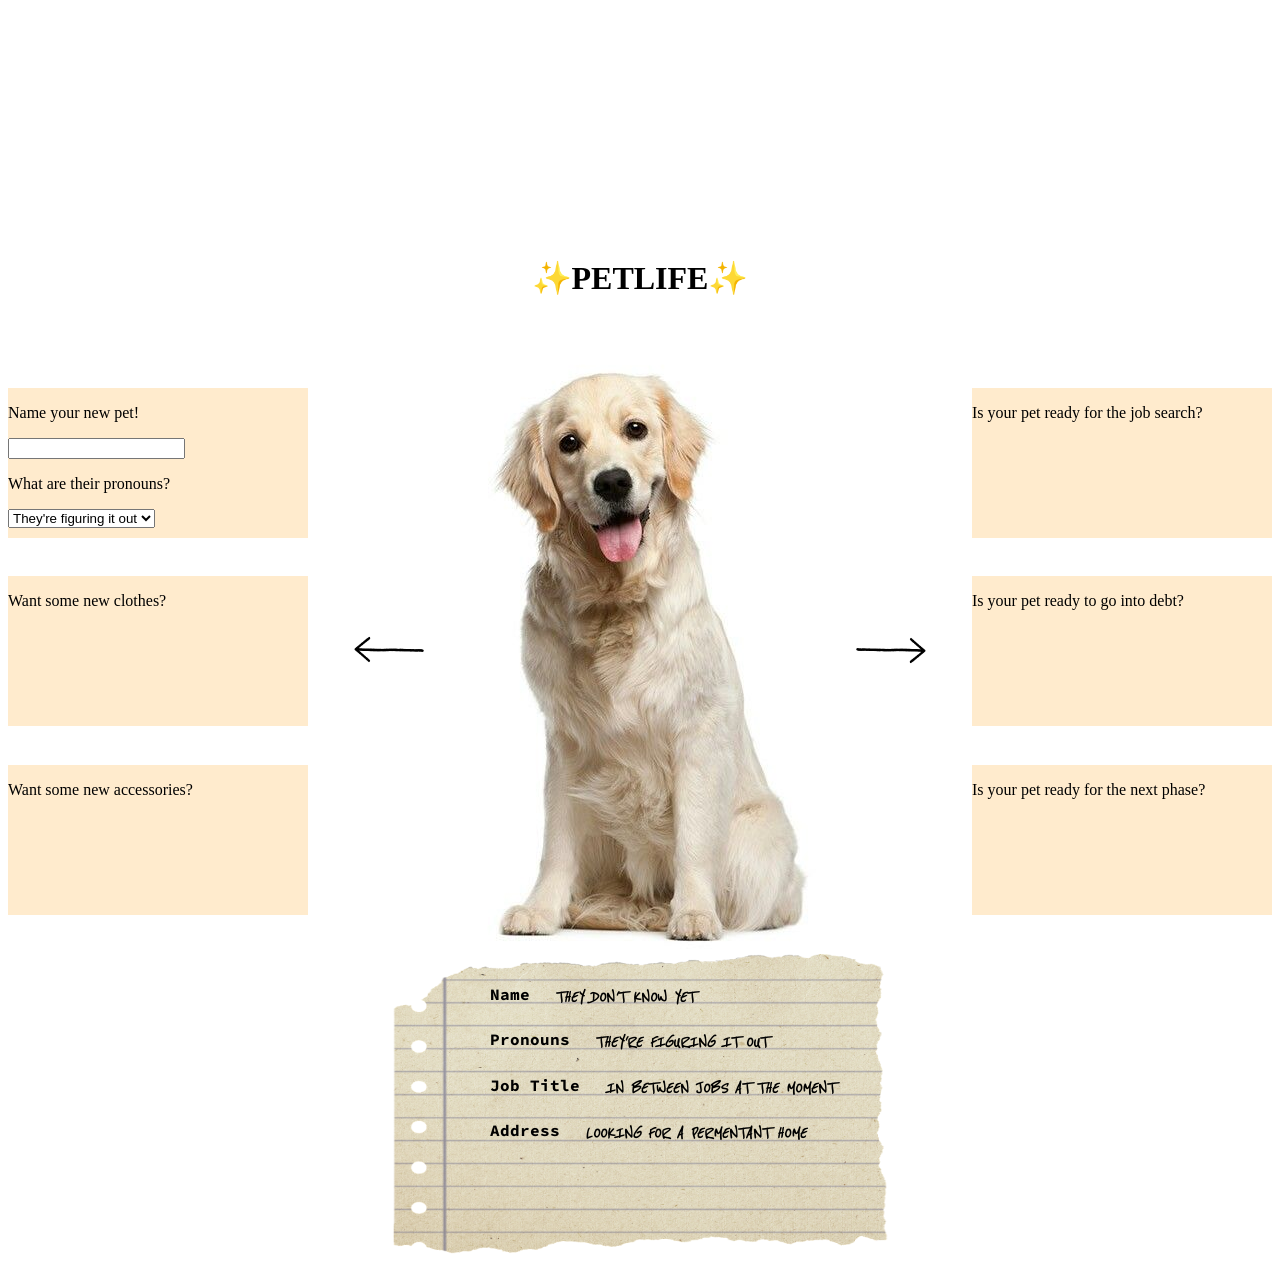
==== index.html @ e721ecd6 "initial commit" ====
<!DOCTYPE html>
<html>
  <head>
    <meta charset="UTF-8">
    <meta name="viewport" content="width=device-width, initial-scale=1.0">
    <title>✨petlife✨</title>
    <link href="style.css" rel="stylesheet" type="text/css" media="all">

  </head>
  <body>
    <div class="container">
        <div class="header"></div>
        <div class="title">
            <h1>✨PETLIFE✨</h1>
        </div>
        <div class="main_menu">
            <div class="left_side">
                <div class="example">
                    <div>
                        <p>Name your new pet!</p>
                    </div>
                    <div>
                        <form name="getPetName" target="#here" method="post" id="pet_name_form">
                            <input name="pet_name" type="text" id="petname"/><br />
                            <input type="submit" hidden />
                        </form>
                    </div>
                    <div>
                        <p>What are their pronouns?</p>
                    </div>
                    <div>
                        <select name="pronouns" id="pronouns" form="pet_pronoun_form" onchange="proSubmit(this);">
                            <option>They're figuring it out</option>
                            <option>She/Her/Hers</option>
                            <option>They/Them/Theirs</option>
                            <option>He/Him/His</option>
                            <option>Ze/Hir/Hirs</option>
                        </select>
                        <input type="submit" hidden />
                    </div>
                    
                </div>
                <div class="example">
                    <p>Want some new clothes?</p>
                </div>
                <div class="example">
                    <p>Want some new accessories?</p>
                </div>
            </div>
            <div class="pet_area">
                <div class="pet_image_container">
                    <div class="arrow_left">
                        <button id="left" class="btn invisable_button" onclick="switchPet(this)">
                            <img class="arrow rotate180" src="images\arrow.gif" alt="arrow to the left">
                        </button>
                    </div>
                    <img id="pet_image" src="images\labrador.jpeg" alt="labrador Retriever">
                    <div class="arrow_right">
                        <button id="right" class="btn invisable_button" onclick="switchPet(this)">
                            <img class="arrow" src="images\arrow.gif" alt="arrow to the right" >
                        </button>
                    </div>
                </div>
            </div>
            <div class="right_side">
                <div class="example"><p>Is your pet ready for the job search?</p></div>
                <div class="example"><p>Is your pet ready to go into debt?</p></div>
                <div class="example"><p>Is your pet ready for the next phase?</p></div>
            </div>
        </div>
        <div class="paper_container">
            <img src="images/paper.png" alt="piece of paper" width="500px" height="300px">

            <div class="pet_info_container">
                <div class="pet_info">
                    <p class="info_title">Name</p>
                    <p class="info_text" id="_petName">They don't know yet</p>
                </div>
                <div class="pet_info">
                    <p class="info_title">Pronouns</p>
                    <p class="info_text" id="_petPronoun">They're figuring it out</p>
                </div>
                <div class="pet_info">
                    <p class="info_title">Job Title</p>
                    <p class="info_text">In between jobs at the moment</p>
                </div>
                <div class="pet_info">
                    <p class="info_title">Address</p>
                    <p class="info_text">Looking for a permentant home</p>
                </div>

            </div>

        </div>
        
        

    </div>
    <script src="script.js"></script>
  </body>
</html>
---- style.css ----
/* CSS is how you can add style to your website, such as colors, fonts, and positioning of your
   HTML content. To learn how to do something, just try searching Google for questions like
   "how to change link color." */
    /* Using a system monospace font */

    /* Typewriting font */
    @import url('https://fonts.googleapis.com/css2?family=Source+Code+Pro:wght@400&display=swap');
    @import url('https://fonts.googleapis.com/css2?family=Reenie+Beanie&display=swap');

body {
  background-color: white;
  color: black;
  font-family: Verdana;
}

.container {
    /*background-color: #ff0000;*/
    width: 100%;
    height: auto;
    display: flex;
    flex-direction: column;
}

.header {
    width: 100%;
    padding: 100px;
    align-self: center;
}

.title {
    border-radius: 12px;
    padding: 30px;
    display: flex;
    justify-content: center;
}

.main_menu {
    display: flex;
    justify-content: center;
    display: flex;
}

.left_side {
    display: flex;
    flex-flow: column nowrap;
    padding-right: 20px;
    justify-content: space-evenly;

}

.right_side {
    display: flex;
    flex-flow: column nowrap;
    padding-left: 20px;
    justify-content: space-evenly;
}



.pet_image_container {
    display: flex;
    flex-direction: row;
    justify-content: space-between;
    align-items: center;
    flex-wrap: nowrap;
    flex-grow: 4;
}
#pet_image {
  width: 400px;       
  height: 605px;      
  object-fit: contain;  
}

.rotate180 {
    transform: rotate(180deg);
}



img {
    border-radius: 8px;
}

.arrow {
    width: 100px;
    height: 100px;
}
.arrow_right {
    align-self: stretch;
}
.arrow_left {
    align-self: stretch;
}

.invisable_button {
    background-color: transparent; 
    border: none; 
    outline: none;
    width: 100%;
    height: 100%;
}

.pet_info_container {
    padding-top: 28px;
    display: flex;
    flex-flow: column nowrap;
    position: absolute;
    width: 500px;
    height: 100%;
    top: 50%;
    left: 50%;
    transform: translate(-50%, -50%);
    align-items:center;
    justify-content: flex-start;
    padding-left: 200px;

}
.pet_info {
    display: flex;
    flex-flow: row wrap;
    width: 100%;
    height: 10%;
    justify-content:flex-start;
    padding-bottom:15px;

}
.paper_container {
    position: relative;
    text-align: center;
    color: white;
}

.info_title {
    font-family: 'Source Code Pro', monospace;
    color: black;
    font-weight:bold;
    padding-right:5%;
}
.info_text {
    color:black;
    font-family: "Reenie Beanie", cursive;
    font-style: oblique;
    text-align: center;
    align-self:center;
    font-weight: bold;
    font-size: large;
    text-transform: uppercase;
}

.example {
    background-color: blanchedalmond;
    width: 300px;
    height: 150px;

}
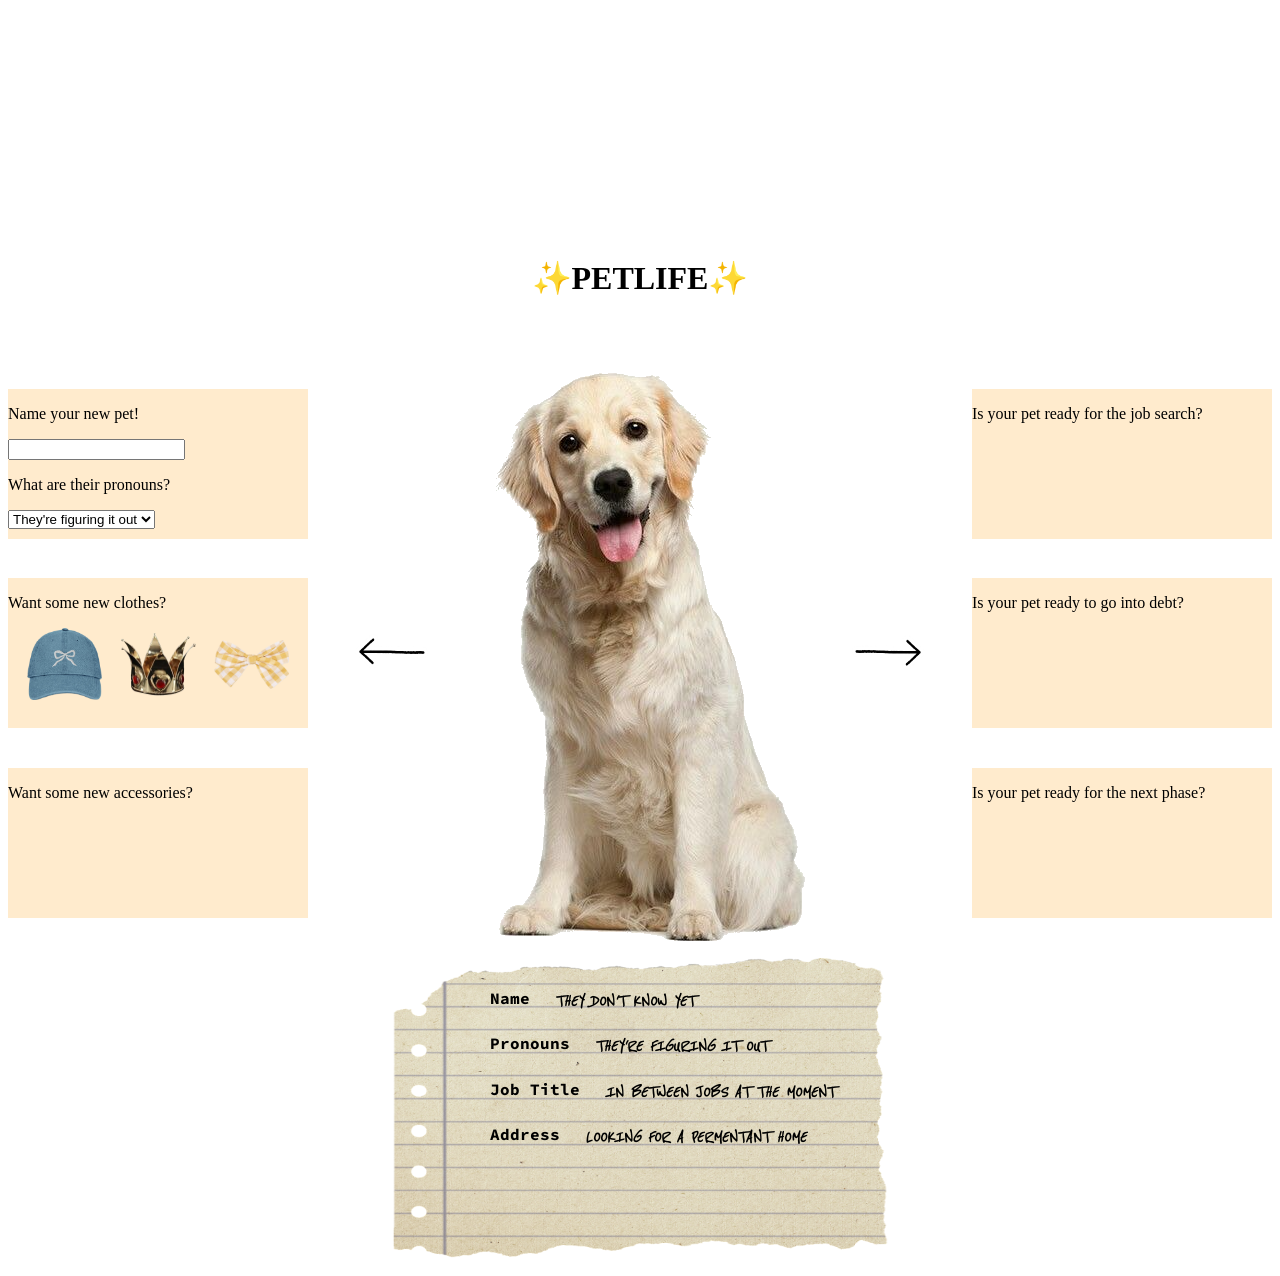
==== commit c68dbb2b: "added cute hats and arrow animation only on mouseover" ====
--- a/index.html
+++ b/index.html
@@ -29,7 +29,7 @@
                         <p>What are their pronouns?</p>
                     </div>
                     <div>
-                        <select name="pronouns" id="pronouns" form="pet_pronoun_form" onchange="proSubmit(this);">
+                        <select name="pronouns" id="pronouns" form="pet_pronoun_form" onchange="proSubmit(this)">
                             <option>They're figuring it out</option>
                             <option>She/Her/Hers</option>
                             <option>They/Them/Theirs</option>
@@ -42,22 +42,34 @@
                 </div>
                 <div class="example">
                     <p>Want some new clothes?</p>
+                    <div class="closet">
+                        <img src="images/head/head_hat.png" onclick="setHatVis(this)">
+                        <img src="images/head/head_crown.png" onclick="setHatVis(this)">
+                        <img src="images/head/head_bow_yellow.png" onclick="setHatVis(this)">
+                    </div>
                 </div>
                 <div class="example">
                     <p>Want some new accessories?</p>
                 </div>
             </div>
             <div class="pet_area">
-                <div class="pet_image_container">
+                <div class="pet_choice_container">
                     <div class="arrow_left">
                         <button id="left" class="btn invisable_button" onclick="switchPet(this)">
-                            <img class="arrow rotate180" src="images\arrow.gif" alt="arrow to the left">
+                            <img class="arrow rotate180" src="images\arrow_still.png" alt="arrow to the left" onmouseover="enableGif(this)" onmouseout="setNormal(this)">
                         </button>
                     </div>
-                    <img id="pet_image" src="images\labrador.jpeg" alt="labrador Retriever">
+                    <div class="pet_image_container">
+                        <img id="pet_image" src="images/labrador.png" alt="labrador Retriever">
+                        <div hidden_container>
+                            <img id="floor_accessory" class="accessory hidden_img" src="images/floor/money.png">
+                            <img id="head_accessory" class="acessory hidden_img" src="">
+                            <img id="body_accessory" class="acessory hidden_img" src="">
+                        </div>
+                    </div>
                     <div class="arrow_right">
                         <button id="right" class="btn invisable_button" onclick="switchPet(this)">
-                            <img class="arrow" src="images\arrow.gif" alt="arrow to the right" >
+                            <img class="arrow" src="images\arrow_still.png" alt="arrow to the right" onmouseover="enableGif(this)" onmouseout="setNormal(this)">
                         </button>
                     </div>
                 </div>
@@ -88,13 +100,8 @@
                     <p class="info_title">Address</p>
                     <p class="info_text">Looking for a permentant home</p>
                 </div>
-
             </div>
-
-        </div>
-        
-        
-
+        </div> 
     </div>
     <script src="script.js"></script>
   </body>
--- a/style.css
+++ b/style.css
@@ -38,6 +38,7 @@
     display: flex;
     justify-content: center;
     display: flex;
+    width: 100%;
 }
 
 .left_side {
@@ -57,13 +58,9 @@
 
 
 
-.pet_image_container {
+.pet_choice_container {
     display: flex;
-    flex-direction: row;
-    justify-content: space-between;
-    align-items: center;
-    flex-wrap: nowrap;
-    flex-grow: 4;
+    flex-flow: row nowrap;
 }
 #pet_image {
   width: 400px;       
@@ -71,14 +68,45 @@
   object-fit: contain;  
 }
 
+.hidden_img {
+    width: 200px;
+    height: 200px;
+    position: absolute;
+    object-fit: contain;  
+}
 .rotate180 {
     transform: rotate(180deg);
 }
 
+.hidden_container {
+    position: relative;
+    object-fit: contain;
+}
+
+#floor_accessory {
+    border: 3px solid black;
+    top:400px;
+    right:0;
+    object-fit: fill;
+    display: none;
+}
 
 
-img {
-    border-radius: 8px;
+
+#head_accessory {
+    width: 100px;
+    height: 80px;
+    top: 0;
+    right: 200px;
+    transform: rotate(-10deg);
+    display: none;
+}
+
+#body_accessory {
+    border: 3px solid black;
+    top:200px;
+    right: 130px;
+    display: none;
 }
 
 .arrow {
@@ -91,6 +119,10 @@
 .arrow_left {
     align-self: stretch;
 }
+.pet_image_container {
+    position: relative;
+}
+
 
 .invisable_button {
     background-color: transparent; 
@@ -151,5 +183,17 @@
     background-color: blanchedalmond;
     width: 300px;
     height: 150px;
+}
 
+.closet {
+    display: flex;
+    flex-flow: row wrap;
+    justify-content: space-evenly;
+    align-items: center;
+    height: auto;
 }
+
+.closet img {
+    width: 25%;
+    height: 25%;
+}
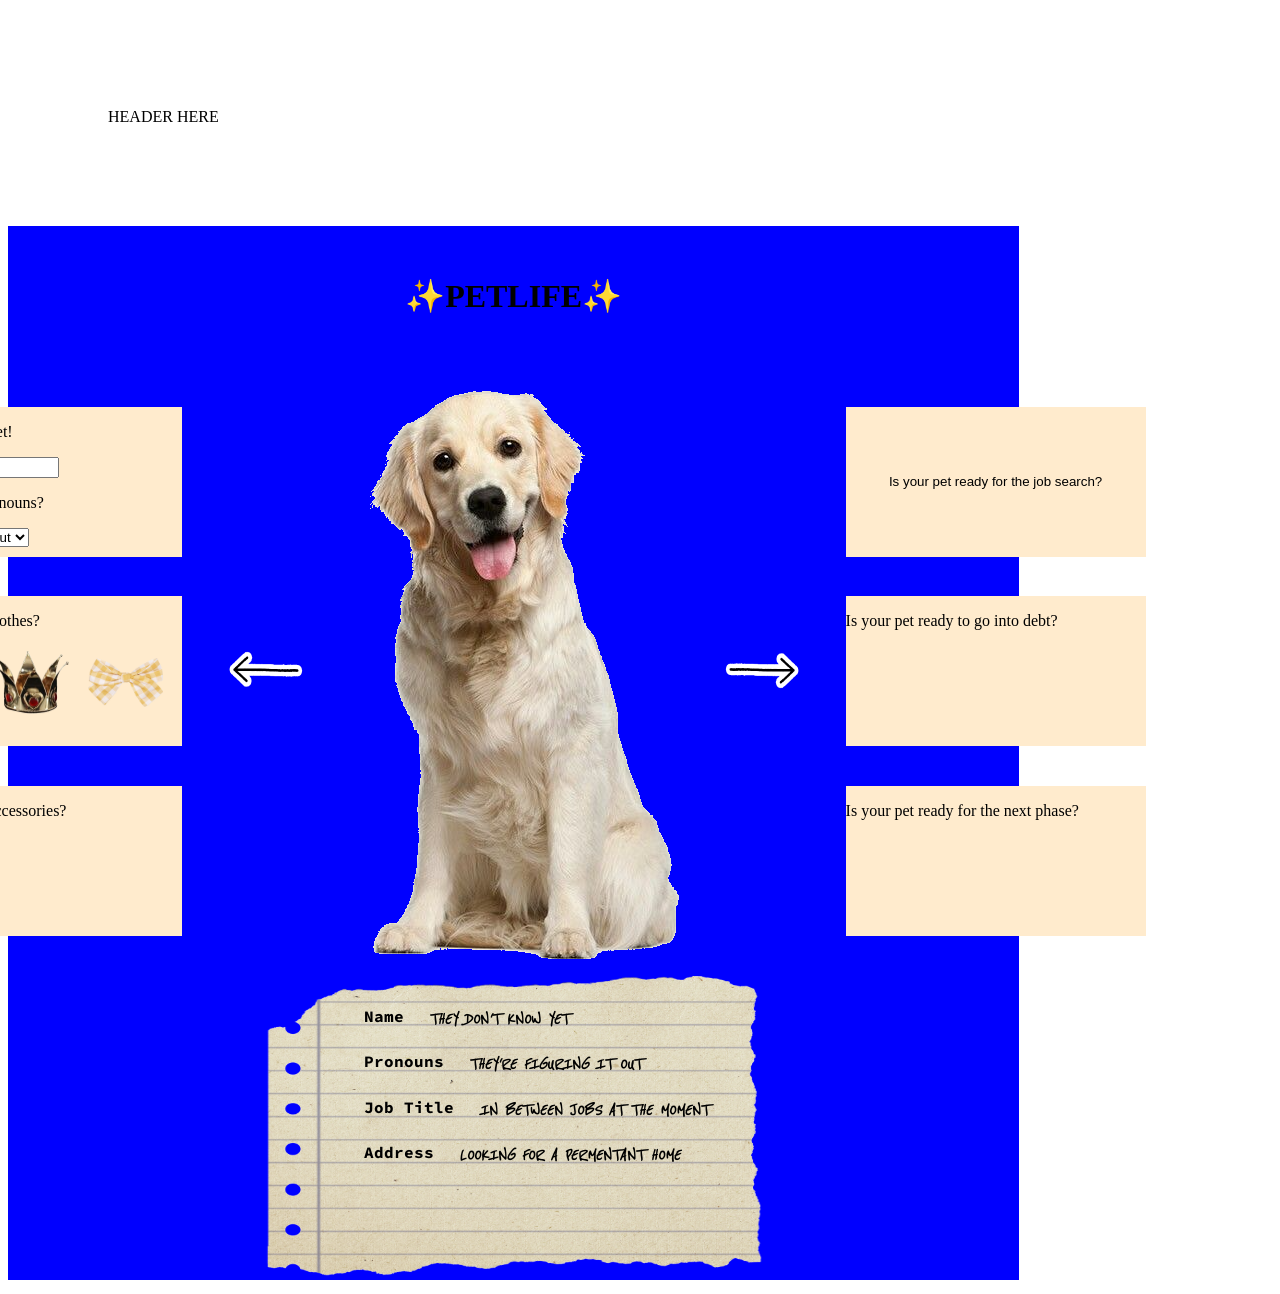
==== commit b5bf802e: "job search first commit" ====
--- a/index.html
+++ b/index.html
@@ -8,11 +8,13 @@
 
   </head>
   <body>
-    <div class="container">
-        <div class="header"></div>
+    <div class="header">HEADER HERE</div>
+
+    <div class="game_container">
         <div class="title">
             <h1>✨PETLIFE✨</h1>
         </div>
+
         <div class="main_menu">
             <div class="left_side">
                 <div class="example">
@@ -75,7 +77,11 @@
                 </div>
             </div>
             <div class="right_side">
-                <div class="example"><p>Is your pet ready for the job search?</p></div>
+                <div class="example">
+                    <button id="job-search" class="btn invisable_button"> 
+                        <p>Is your pet ready for the job search?</p>
+                    </button>
+                </div>
                 <div class="example"><p>Is your pet ready to go into debt?</p></div>
                 <div class="example"><p>Is your pet ready for the next phase?</p></div>
             </div>
--- a/style.css
+++ b/style.css
@@ -1,199 +1,209 @@
-/* CSS is how you can add style to your website, such as colors, fonts, and positioning of your
-   HTML content. To learn how to do something, just try searching Google for questions like
-   "how to change link color." */
-    /* Using a system monospace font */
-
-    /* Typewriting font */
-    @import url('https://fonts.googleapis.com/css2?family=Source+Code+Pro:wght@400&display=swap');
-    @import url('https://fonts.googleapis.com/css2?family=Reenie+Beanie&display=swap');
-
-body {
-  background-color: white;
-  color: black;
-  font-family: Verdana;
-}
-
-.container {
-    /*background-color: #ff0000;*/
-    width: 100%;
-    height: auto;
-    display: flex;
-    flex-direction: column;
-}
-
-.header {
-    width: 100%;
-    padding: 100px;
-    align-self: center;
-}
-
-.title {
-    border-radius: 12px;
-    padding: 30px;
-    display: flex;
-    justify-content: center;
-}
-
-.main_menu {
-    display: flex;
-    justify-content: center;
-    display: flex;
-    width: 100%;
-}
-
-.left_side {
-    display: flex;
-    flex-flow: column nowrap;
-    padding-right: 20px;
-    justify-content: space-evenly;
-
-}
-
-.right_side {
-    display: flex;
-    flex-flow: column nowrap;
-    padding-left: 20px;
-    justify-content: space-evenly;
-}
-
-
-
-.pet_choice_container {
-    display: flex;
-    flex-flow: row nowrap;
-}
-#pet_image {
-  width: 400px;       
-  height: 605px;      
-  object-fit: contain;  
-}
-
-.hidden_img {
-    width: 200px;
-    height: 200px;
-    position: absolute;
-    object-fit: contain;  
-}
-.rotate180 {
-    transform: rotate(180deg);
-}
-
-.hidden_container {
-    position: relative;
-    object-fit: contain;
-}
-
-#floor_accessory {
-    border: 3px solid black;
-    top:400px;
-    right:0;
-    object-fit: fill;
-    display: none;
-}
-
-
-
-#head_accessory {
-    width: 100px;
-    height: 80px;
-    top: 0;
-    right: 200px;
-    transform: rotate(-10deg);
-    display: none;
-}
-
-#body_accessory {
-    border: 3px solid black;
-    top:200px;
-    right: 130px;
-    display: none;
-}
-
-.arrow {
-    width: 100px;
-    height: 100px;
-}
-.arrow_right {
-    align-self: stretch;
-}
-.arrow_left {
-    align-self: stretch;
-}
-.pet_image_container {
-    position: relative;
-}
-
-
-.invisable_button {
-    background-color: transparent; 
-    border: none; 
-    outline: none;
-    width: 100%;
-    height: 100%;
-}
-
-.pet_info_container {
-    padding-top: 28px;
-    display: flex;
-    flex-flow: column nowrap;
-    position: absolute;
-    width: 500px;
-    height: 100%;
-    top: 50%;
-    left: 50%;
-    transform: translate(-50%, -50%);
-    align-items:center;
-    justify-content: flex-start;
-    padding-left: 200px;
-
-}
-.pet_info {
-    display: flex;
-    flex-flow: row wrap;
-    width: 100%;
-    height: 10%;
-    justify-content:flex-start;
-    padding-bottom:15px;
-
-}
-.paper_container {
-    position: relative;
-    text-align: center;
-    color: white;
-}
-
-.info_title {
-    font-family: 'Source Code Pro', monospace;
-    color: black;
-    font-weight:bold;
-    padding-right:5%;
-}
-.info_text {
-    color:black;
-    font-family: "Reenie Beanie", cursive;
-    font-style: oblique;
-    text-align: center;
-    align-self:center;
-    font-weight: bold;
-    font-size: large;
-    text-transform: uppercase;
-}
-
-.example {
-    background-color: blanchedalmond;
-    width: 300px;
-    height: 150px;
-}
-
-.closet {
-    display: flex;
-    flex-flow: row wrap;
-    justify-content: space-evenly;
-    align-items: center;
-    height: auto;
-}
-
-.closet img {
-    width: 25%;
-    height: 25%;
+/* CSS is how you can add style to your website, such as colors, fonts, and positioning of your
+   HTML content. To learn how to do something, just try searching Google for questions like
+   "how to change link color." */
+    /* Using a system monospace font */
+
+    /* Typewriting font */
+    @import url('https://fonts.googleapis.com/css2?family=Source+Code+Pro:wght@400&display=swap');
+    @import url('https://fonts.googleapis.com/css2?family=Reenie+Beanie&display=swap');
+
+body {
+  background-color: white;
+  color: black;
+  font-family: Verdana;
+  display: flex;
+  flex-flow: column nowrap;
+  align-content: center;
+  justify-content: flex-start;
+  flex-direction: column;
+}
+
+.header {
+    padding: 100px;
+    display: flex;
+}
+
+.game_container {
+    /*background-color: #ff0000;*/
+    display:flex;
+    width: 80%;
+    height: 80%;
+    display: flex;
+    flex-direction: column;
+    background-color: blue;
+}
+
+.title {
+    border-radius: 12px;
+    padding: 30px;
+    display: flex;
+    justify-content: center;
+}
+
+.main_menu {
+    display: flex;
+    justify-content: center;
+    display: flex;
+    width: 100%;
+}
+
+.left_side {
+    display: flex;
+    flex-flow: column nowrap;
+    padding-right: 20px;
+    justify-content: space-evenly;
+
+}
+
+.right_side {
+    display: flex;
+    flex-flow: column nowrap;
+    padding-left: 20px;
+    justify-content: space-evenly;
+}
+
+
+
+.pet_choice_container {
+    display: flex;
+    flex-flow: row nowrap;
+}
+#pet_image {
+  width: 400px;       
+  height: 605px;      
+  object-fit: contain;  
+}
+
+.hidden_img {
+    width: 200px;
+    height: 200px;
+    position: absolute;
+    object-fit: contain;  
+}
+.rotate180 {
+    transform: rotate(180deg);
+}
+
+.hidden_container {
+    position: relative;
+    object-fit: contain;
+}
+
+#floor_accessory {
+    border: 3px solid black;
+    top:400px;
+    right:0;
+    object-fit: fill;
+    display: none;
+}
+
+
+
+#head_accessory {
+    width: 100px;
+    height: 80px;
+    top: 0;
+    right: 200px;
+    transform: rotate(-10deg);
+    display: none;
+}
+
+#body_accessory {
+    border: 3px solid black;
+    top:200px;
+    right: 130px;
+    display: none;
+}
+
+.arrow {
+    width: 100px;
+    height: 100px;
+}
+.arrow_right {
+    align-self: stretch;
+}
+.arrow_left {
+    align-self: stretch;
+}
+.pet_image_container {
+    position: relative;
+}
+
+
+.invisable_button {
+    background-color: transparent; 
+    border: none; 
+    outline: none;
+    width: 100%;
+    height: 100%;
+}
+
+#job-search:hover {
+    background-color: yellow;
+}
+
+.pet_info_container {
+    padding-top: 28px;
+    display: flex;
+    flex-flow: column nowrap;
+    position: absolute;
+    width: 500px;
+    height: 100%;
+    top: 50%;
+    left: 50%;
+    transform: translate(-50%, -50%);
+    align-items:center;
+    justify-content: flex-start;
+    padding-left: 200px;
+
+}
+.pet_info {
+    display: flex;
+    flex-flow: row wrap;
+    width: 100%;
+    height: 10%;
+    justify-content:flex-start;
+    padding-bottom:15px;
+
+}
+.paper_container {
+    position: relative;
+    text-align: center;
+    color: white;
+}
+
+.info_title {
+    font-family: 'Source Code Pro', monospace;
+    color: black;
+    font-weight:bold;
+    padding-right:5%;
+}
+.info_text {
+    color:black;
+    font-family: "Reenie Beanie", cursive;
+    font-style: oblique;
+    text-align: center;
+    align-self:center;
+    font-weight: bold;
+    font-size: large;
+    text-transform: uppercase;
+}
+
+.example {
+    background-color: blanchedalmond;
+    width: 300px;
+    height: 150px;
+}
+
+.closet {
+    display: flex;
+    flex-flow: row wrap;
+    justify-content: space-evenly;
+    align-items: center;
+    height: auto;
+}
+
+.closet img {
+    width: 25%;
+    height: 25%;
 }
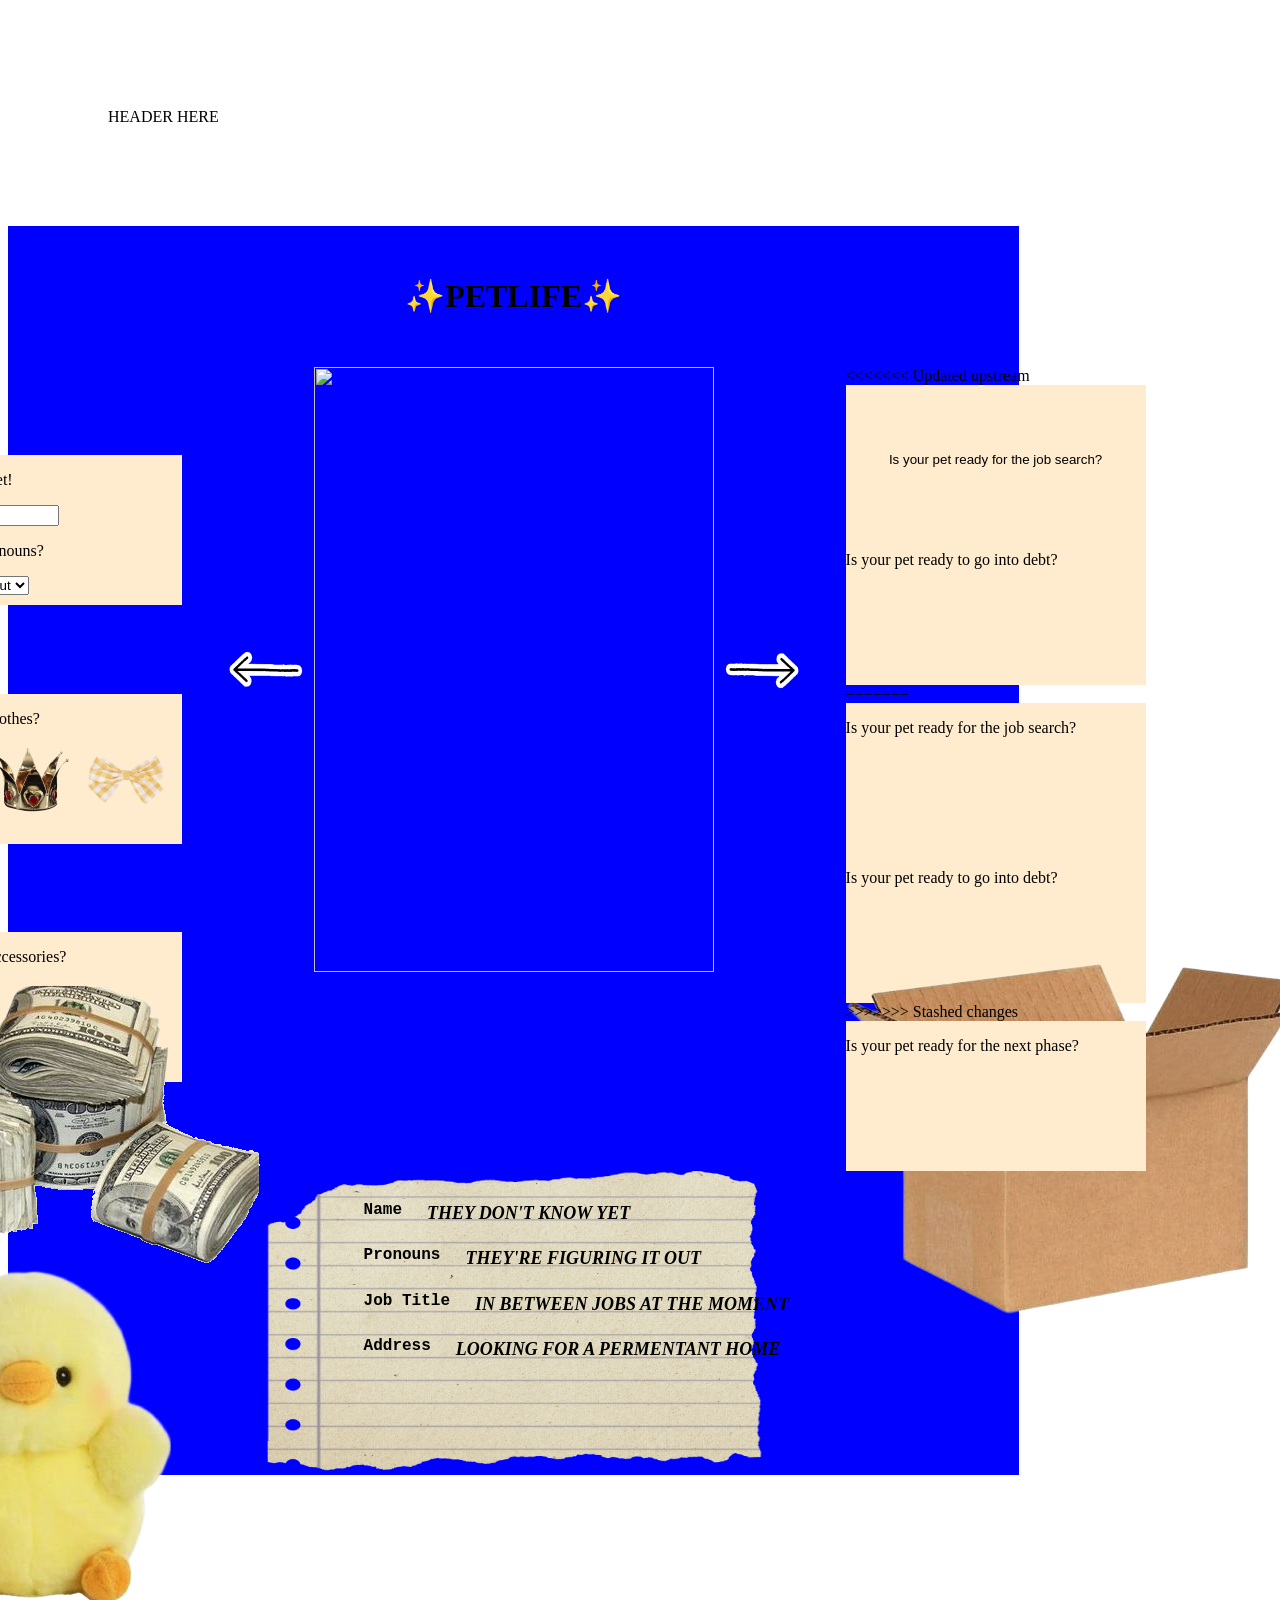
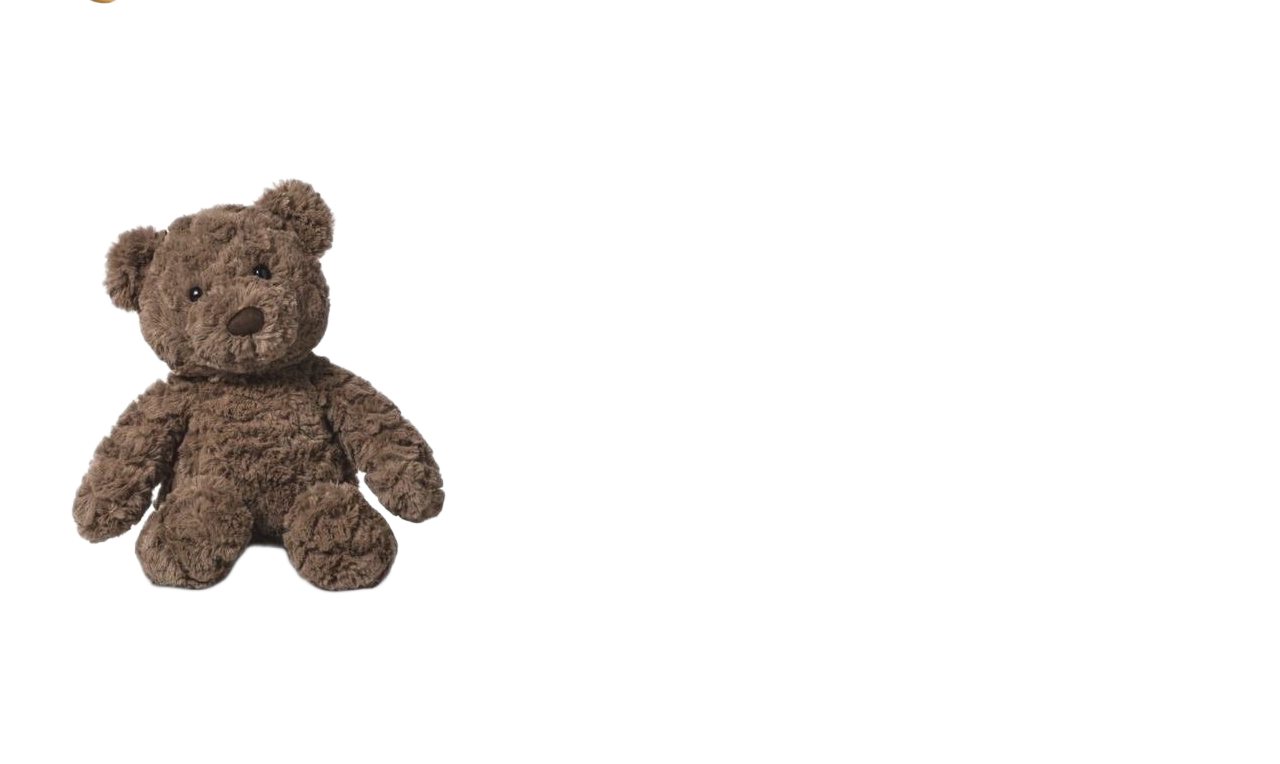
==== commit ca9d9aac: "stashed changes" ====
--- a/index.html
+++ b/index.html
@@ -52,6 +52,11 @@
                 </div>
                 <div class="example">
                     <p>Want some new accessories?</p>
+                    <div class="store">
+                        <img src="images/floor/money.png" onclick="setItemVis(this)">
+                        <img src="images/floor/teddy_yellow.png" onclick="setItemVis(this)">
+                        <img src="images/floor/teddy_brown.png" onclick="setItemVis(this)">
+                    </div>
                 </div>
             </div>
             <div class="pet_area">
@@ -62,7 +67,7 @@
                         </button>
                     </div>
                     <div class="pet_image_container">
-                        <img id="pet_image" src="images/labrador.png" alt="labrador Retriever">
+                        <img id="pet_image" src="" alt="">
                         <div hidden_container>
                             <img id="floor_accessory" class="accessory hidden_img" src="images/floor/money.png">
                             <img id="head_accessory" class="acessory hidden_img" src="">
@@ -77,12 +82,23 @@
                 </div>
             </div>
             <div class="right_side">
+<<<<<<< Updated upstream
                 <div class="example">
                     <button id="job-search" class="btn invisable_button"> 
                         <p>Is your pet ready for the job search?</p>
                     </button>
                 </div>
                 <div class="example"><p>Is your pet ready to go into debt?</p></div>
+=======
+                <div class="example"><p>Is your pet ready for the job search?</p></div>
+                <div class="example">
+                    <p>Is your pet ready to go into debt?</p>
+                    <div class="market">
+                        <img class="property" src="images/box.png" onclick="getProperty()">
+                    </div>
+                </div>
+
+>>>>>>> Stashed changes
                 <div class="example"><p>Is your pet ready for the next phase?</p></div>
             </div>
         </div>
--- a/style.css
+++ b/style.css
@@ -1,3 +1,4 @@
+<<<<<<< Updated upstream
 /* CSS is how you can add style to your website, such as colors, fonts, and positioning of your
    HTML content. To learn how to do something, just try searching Google for questions like
    "how to change link color." */
@@ -206,4 +207,244 @@
 .closet img {
     width: 25%;
     height: 25%;
+=======
+/* CSS is how you can add style to your website, such as colors, fonts, and positioning of your
+   HTML content. To learn how to do something, just try searching Google for questions like
+   "how to change link color." */
+    /* Using a system monospace font */
+
+    /* Typewriting font */
+    @import url('https://fonts.googleapis.com/css2?family=Source+Code+Pro:wght@400&display=swap');
+    @import url('https://fonts.googleapis.com/css2?family=Reenie+Beanie&display=swap');
+
+body {
+  background-color: white;
+  color: black;
+  font-family: Verdana;
+}
+
+.container {
+    /*background-color: #ff0000;*/
+    width: 100%;
+    height: auto;
+    display: flex;
+    flex-direction: column;
+}
+
+.header {
+    width: 100%;
+    padding: 100px;
+    align-self: center;
+}
+
+.title {
+    border-radius: 12px;
+    padding: 30px;
+    display: flex;
+    justify-content: center;
+}
+
+.main_menu {
+    display: flex;
+    justify-content: center;
+    display: flex;
+    width: 100%;
+}
+
+.left_side {
+    display: flex;
+    flex-flow: column nowrap;
+    padding-right: 20px;
+    justify-content: space-evenly;
+
+}
+
+.right_side {
+    display: flex;
+    flex-flow: column nowrap;
+    padding-left: 20px;
+    justify-content: space-evenly;
+}
+
+.pet_choice_container {
+    display: flex;
+    flex-flow: row nowrap;
+}
+#pet_image {
+  width: 400px;       
+  height: 605px;      
+  object-fit: contain;  
+}
+
+.hidden_img {
+    width: 200px;
+    height: 200px;
+    position: absolute;
+    object-fit: contain;  
+}
+.rotate180 {
+    transform: rotate(180deg);
+}
+
+.hidden_container {
+    position: relative;
+    object-fit: contain;
+}
+
+#floor_accessory {
+    border: 3px solid black;
+    top:400px;
+    right:0;
+    object-fit: fill;
+    display: none;
+}
+
+
+
+#head_accessory {
+    width: 100px;
+    height: 80px;
+    top: 0;
+    right: 200px;
+    transform: rotate(-10deg);
+    display: none;
+}
+
+#body_accessory {
+    border: 3px solid black;
+    top:200px;
+    right: 130px;
+    display: none;
+}
+
+.arrow {
+    width: 100px;
+    height: 100px;
+}
+.arrow_right {
+    align-self: stretch;
+}
+.arrow_left {
+    align-self: stretch;
+}
+.pet_image_container {
+    position: relative;
+}
+
+
+.invisable_button {
+    background-color: transparent; 
+    border: none; 
+    outline: none;
+    width: 100%;
+    height: 100%;
+}
+
+.pet_info_container {
+    padding-top: 28px;
+    display: flex;
+    flex-flow: column nowrap;
+    position: absolute;
+    width: 500px;
+    height: 100%;
+    top: 50%;
+    left: 50%;
+    transform: translate(-50%, -50%);
+    align-items:center;
+    justify-content: flex-start;
+    padding-left: 200px;
+
+}
+.pet_info {
+    display: flex;
+    flex-flow: row wrap;
+    width: 100%;
+    height: 10%;
+    justify-content:flex-start;
+    padding-bottom:15px;
+
+}
+.paper_container {
+    position: relative;
+    text-align: center;
+    color: white;
+}
+
+.info_title {
+    font-family: 'Source Code Pro', monospace;
+    color: black;
+    font-weight:bold;
+    padding-right:5%;
+}
+.info_text {
+    color:black;
+    font-family: "Reenie Beanie", cursive;
+    font-style: oblique;
+    text-align: center;
+    align-self:center;
+    font-weight: bold;
+    font-size: large;
+    text-transform: uppercase;
+}
+
+.example {
+    background-color: blanchedalmond;
+    width: 300px;
+    height: 150px;
+}
+
+.closet {
+    display: flex;
+    flex-flow: row wrap;
+    justify-content: space-evenly;
+    align-items: center;
+    height: auto;
+}
+
+.store{
+    display: flex;
+    flex-flow: row wrap;
+    justify-content: space-evenly;
+    align-items: center;
+    height: auto;
+}
+
+.market {
+    display: flex;
+    flex-flow: row wrap;
+    justify-content: space-evenly;
+    align-items: center;
+    height: auto;
+}
+
+.closet img {
+    width: 25%;
+    height: 25%;
+}
+.store img {
+    width: 25%;
+    height: 25%;
+}
+
+.market img {
+    width: 25%;
+    height: 25%; 
+}
+
+.title_box {
+    padding-top:10%;
+    width:100%;
+    height: 100%;
+    background-color: aqua;
+    display: flex;
+    justify-content: center;
+    align-items: center;
+    flex-flow: column nowrap;
+}
+
+#anya_photo {
+    width: 100px;
+    height:100px;
+    object-fit: contain;
+>>>>>>> Stashed changes
 }
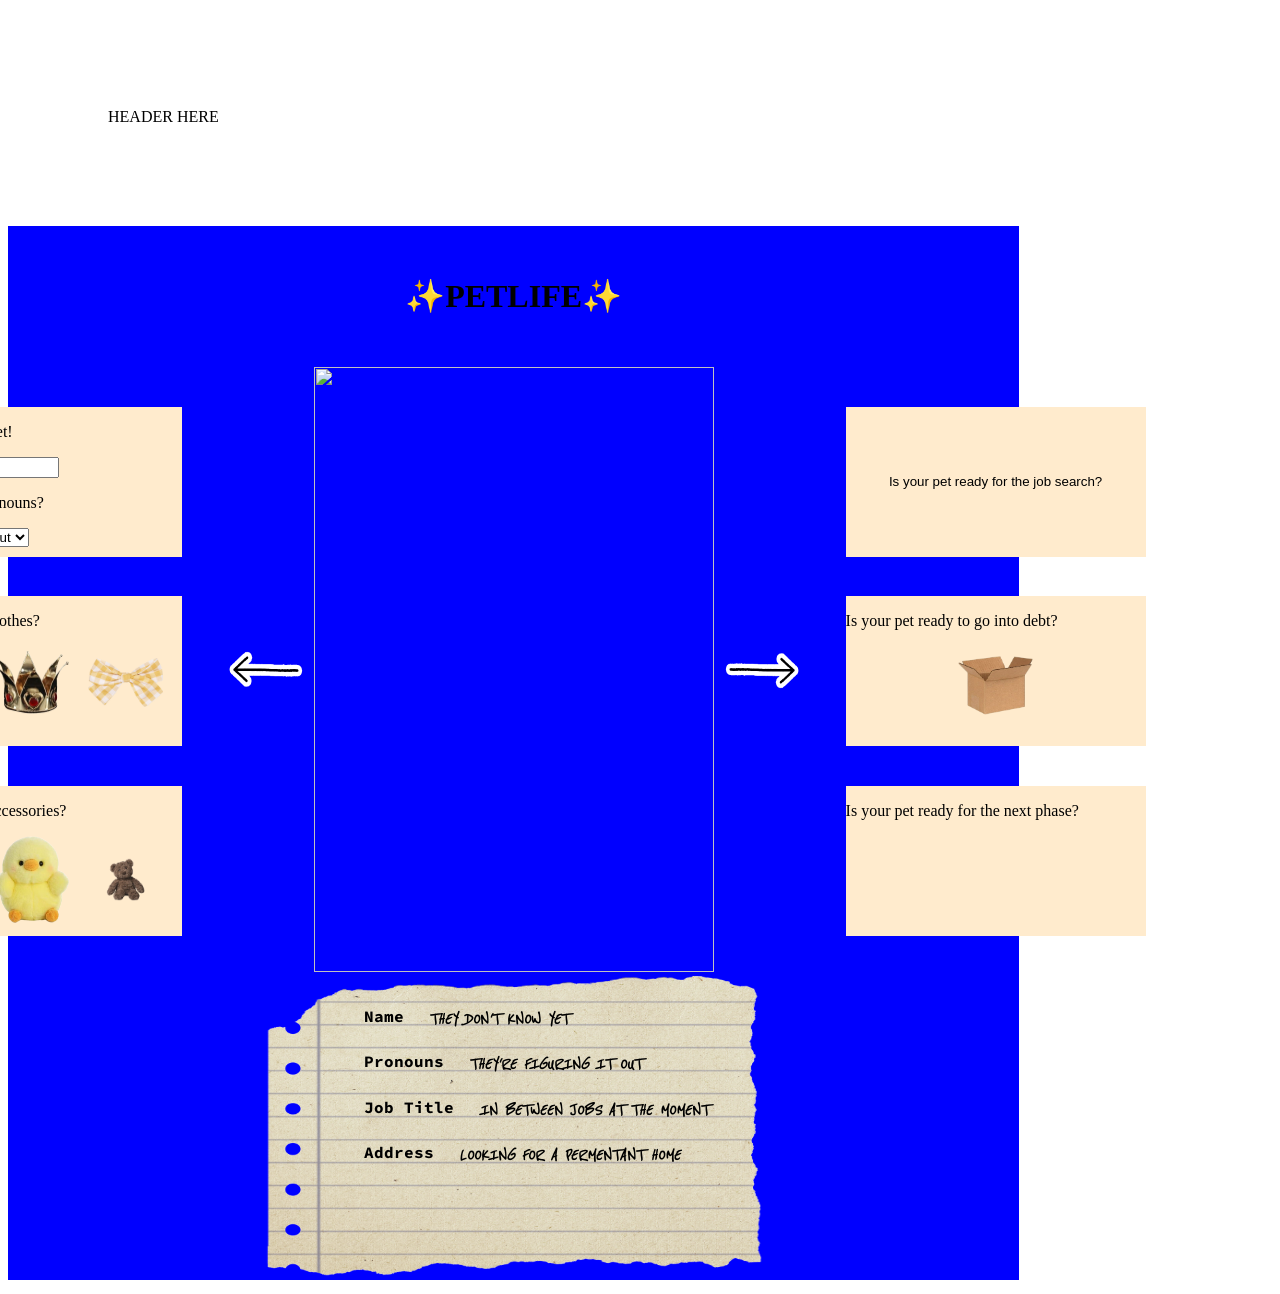
==== commit 0ed5c157: "fixing merge conflicts" ====
--- a/index.html
+++ b/index.html
@@ -82,23 +82,17 @@
                 </div>
             </div>
             <div class="right_side">
-<<<<<<< Updated upstream
                 <div class="example">
                     <button id="job-search" class="btn invisable_button"> 
                         <p>Is your pet ready for the job search?</p>
                     </button>
                 </div>
-                <div class="example"><p>Is your pet ready to go into debt?</p></div>
-=======
-                <div class="example"><p>Is your pet ready for the job search?</p></div>
                 <div class="example">
                     <p>Is your pet ready to go into debt?</p>
                     <div class="market">
                         <img class="property" src="images/box.png" onclick="getProperty()">
                     </div>
                 </div>
-
->>>>>>> Stashed changes
                 <div class="example"><p>Is your pet ready for the next phase?</p></div>
             </div>
         </div>
--- a/style.css
+++ b/style.css
@@ -1,213 +1,3 @@
-<<<<<<< Updated upstream
-/* CSS is how you can add style to your website, such as colors, fonts, and positioning of your
-   HTML content. To learn how to do something, just try searching Google for questions like
-   "how to change link color." */
-    /* Using a system monospace font */
-
-    /* Typewriting font */
-    @import url('https://fonts.googleapis.com/css2?family=Source+Code+Pro:wght@400&display=swap');
-    @import url('https://fonts.googleapis.com/css2?family=Reenie+Beanie&display=swap');
-
-body {
-  background-color: white;
-  color: black;
-  font-family: Verdana;
-  display: flex;
-  flex-flow: column nowrap;
-  align-content: center;
-  justify-content: flex-start;
-  flex-direction: column;
-}
-
-.header {
-    padding: 100px;
-    display: flex;
-}
-
-.game_container {
-    /*background-color: #ff0000;*/
-    display:flex;
-    width: 80%;
-    height: 80%;
-    display: flex;
-    flex-direction: column;
-    background-color: blue;
-}
-
-.title {
-    border-radius: 12px;
-    padding: 30px;
-    display: flex;
-    justify-content: center;
-}
-
-.main_menu {
-    display: flex;
-    justify-content: center;
-    display: flex;
-    width: 100%;
-}
-
-.left_side {
-    display: flex;
-    flex-flow: column nowrap;
-    padding-right: 20px;
-    justify-content: space-evenly;
-
-}
-
-.right_side {
-    display: flex;
-    flex-flow: column nowrap;
-    padding-left: 20px;
-    justify-content: space-evenly;
-}
-
-
-
-.pet_choice_container {
-    display: flex;
-    flex-flow: row nowrap;
-}
-#pet_image {
-  width: 400px;       
-  height: 605px;      
-  object-fit: contain;  
-}
-
-.hidden_img {
-    width: 200px;
-    height: 200px;
-    position: absolute;
-    object-fit: contain;  
-}
-.rotate180 {
-    transform: rotate(180deg);
-}
-
-.hidden_container {
-    position: relative;
-    object-fit: contain;
-}
-
-#floor_accessory {
-    border: 3px solid black;
-    top:400px;
-    right:0;
-    object-fit: fill;
-    display: none;
-}
-
-
-
-#head_accessory {
-    width: 100px;
-    height: 80px;
-    top: 0;
-    right: 200px;
-    transform: rotate(-10deg);
-    display: none;
-}
-
-#body_accessory {
-    border: 3px solid black;
-    top:200px;
-    right: 130px;
-    display: none;
-}
-
-.arrow {
-    width: 100px;
-    height: 100px;
-}
-.arrow_right {
-    align-self: stretch;
-}
-.arrow_left {
-    align-self: stretch;
-}
-.pet_image_container {
-    position: relative;
-}
-
-
-.invisable_button {
-    background-color: transparent; 
-    border: none; 
-    outline: none;
-    width: 100%;
-    height: 100%;
-}
-
-#job-search:hover {
-    background-color: yellow;
-}
-
-.pet_info_container {
-    padding-top: 28px;
-    display: flex;
-    flex-flow: column nowrap;
-    position: absolute;
-    width: 500px;
-    height: 100%;
-    top: 50%;
-    left: 50%;
-    transform: translate(-50%, -50%);
-    align-items:center;
-    justify-content: flex-start;
-    padding-left: 200px;
-
-}
-.pet_info {
-    display: flex;
-    flex-flow: row wrap;
-    width: 100%;
-    height: 10%;
-    justify-content:flex-start;
-    padding-bottom:15px;
-
-}
-.paper_container {
-    position: relative;
-    text-align: center;
-    color: white;
-}
-
-.info_title {
-    font-family: 'Source Code Pro', monospace;
-    color: black;
-    font-weight:bold;
-    padding-right:5%;
-}
-.info_text {
-    color:black;
-    font-family: "Reenie Beanie", cursive;
-    font-style: oblique;
-    text-align: center;
-    align-self:center;
-    font-weight: bold;
-    font-size: large;
-    text-transform: uppercase;
-}
-
-.example {
-    background-color: blanchedalmond;
-    width: 300px;
-    height: 150px;
-}
-
-.closet {
-    display: flex;
-    flex-flow: row wrap;
-    justify-content: space-evenly;
-    align-items: center;
-    height: auto;
-}
-
-.closet img {
-    width: 25%;
-    height: 25%;
-=======
 /* CSS is how you can add style to your website, such as colors, fonts, and positioning of your
    HTML content. To learn how to do something, just try searching Google for questions like
    "how to change link color." */
@@ -221,20 +11,26 @@
   background-color: white;
   color: black;
   font-family: Verdana;
-}
-
-.container {
+  display: flex;
+  flex-flow: column nowrap;
+  align-content: center;
+  justify-content: flex-start;
+  flex-direction: column;
+}
+
+.header {
+    padding: 100px;
+    display: flex;
+}
+
+.game_container {
     /*background-color: #ff0000;*/
-    width: 100%;
-    height: auto;
+    display:flex;
+    width: 80%;
+    height: 80%;
     display: flex;
     flex-direction: column;
-}
-
-.header {
-    width: 100%;
-    padding: 100px;
-    align-self: center;
+    background-color: blue;
 }
 
 .title {
@@ -265,6 +61,8 @@
     padding-left: 20px;
     justify-content: space-evenly;
 }
+
+
 
 .pet_choice_container {
     display: flex;
@@ -338,6 +136,10 @@
     outline: none;
     width: 100%;
     height: 100%;
+}
+
+#job-search:hover {
+    background-color: yellow;
 }
 
 .pet_info_container {
@@ -401,6 +203,11 @@
     height: auto;
 }
 
+.closet img {
+    width: 25%;
+    height: 25%;
+ }
+
 .store{
     display: flex;
     flex-flow: row wrap;
@@ -408,29 +215,29 @@
     align-items: center;
     height: auto;
 }
-
+    
 .market {
     display: flex;
     flex-flow: row wrap;
     justify-content: space-evenly;
     align-items: center;
     height: auto;
-}
-
+    }
+    
 .closet img {
     width: 25%;
     height: 25%;
-}
+    }
 .store img {
     width: 25%;
     height: 25%;
-}
-
+    }
+    
 .market img {
     width: 25%;
     height: 25%; 
-}
-
+    }
+    
 .title_box {
     padding-top:10%;
     width:100%;
@@ -440,11 +247,10 @@
     justify-content: center;
     align-items: center;
     flex-flow: column nowrap;
-}
-
+    }
+    
 #anya_photo {
     width: 100px;
     height:100px;
     object-fit: contain;
->>>>>>> Stashed changes
 }
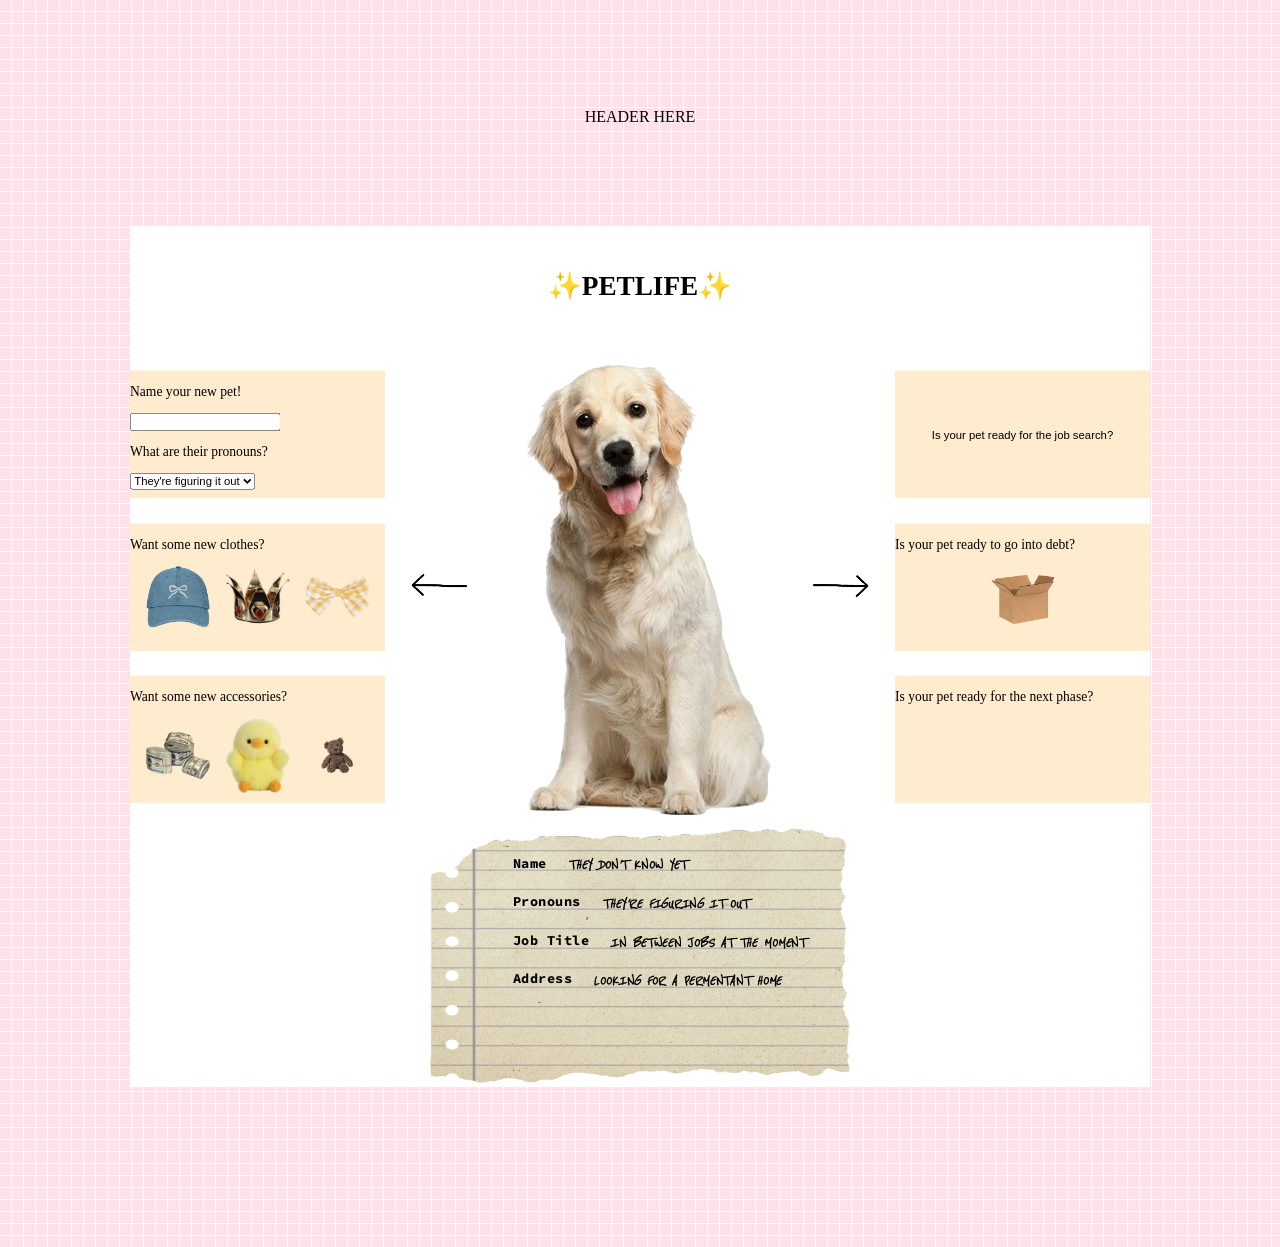
==== commit bbdf17b0: "Added work in progress page" ====
--- a/index.html
+++ b/index.html
@@ -9,115 +9,116 @@
   </head>
   <body>
     <div class="header">HEADER HERE</div>
+    <div class=game_stage>
+        <div class="game_container">
+            <div class="title">
+                <h1>✨PETLIFE✨</h1>
+            </div>
 
-    <div class="game_container">
-        <div class="title">
-            <h1>✨PETLIFE✨</h1>
-        </div>
-
-        <div class="main_menu">
-            <div class="left_side">
-                <div class="example">
-                    <div>
-                        <p>Name your new pet!</p>
+            <div class="main_menu">
+                <div class="left_side">
+                    <div class="example">
+                        <div>
+                            <p>Name your new pet!</p>
+                        </div>
+                        <div>
+                            <form name="getPetName" target="#here" method="post" id="pet_name_form">
+                                <input name="pet_name" type="text" id="petname"/><br />
+                                <input type="submit" hidden />
+                            </form>
+                        </div>
+                        <div>
+                            <p>What are their pronouns?</p>
+                        </div>
+                        <div>
+                            <select name="pronouns" id="pronouns" form="pet_pronoun_form" onchange="proSubmit(this)">
+                                <option>They're figuring it out</option>
+                                <option>She/Her/Hers</option>
+                                <option>They/Them/Theirs</option>
+                                <option>He/Him/His</option>
+                                <option>Ze/Hir/Hirs</option>
+                            </select>
+                            <input type="submit" hidden />
+                        </div>
+                        
                     </div>
-                    <div>
-                        <form name="getPetName" target="#here" method="post" id="pet_name_form">
-                            <input name="pet_name" type="text" id="petname"/><br />
-                            <input type="submit" hidden />
-                        </form>
+                    <div class="example">
+                        <p>Want some new clothes?</p>
+                        <div class="closet">
+                            <img src="images/head/head_hat.png" onclick="setHatVis(this)">
+                            <img src="images/head/head_crown.png" onclick="setHatVis(this)">
+                            <img src="images/head/head_bow_yellow.png" onclick="setHatVis(this)">
+                        </div>
                     </div>
-                    <div>
-                        <p>What are their pronouns?</p>
-                    </div>
-                    <div>
-                        <select name="pronouns" id="pronouns" form="pet_pronoun_form" onchange="proSubmit(this)">
-                            <option>They're figuring it out</option>
-                            <option>She/Her/Hers</option>
-                            <option>They/Them/Theirs</option>
-                            <option>He/Him/His</option>
-                            <option>Ze/Hir/Hirs</option>
-                        </select>
-                        <input type="submit" hidden />
-                    </div>
-                    
-                </div>
-                <div class="example">
-                    <p>Want some new clothes?</p>
-                    <div class="closet">
-                        <img src="images/head/head_hat.png" onclick="setHatVis(this)">
-                        <img src="images/head/head_crown.png" onclick="setHatVis(this)">
-                        <img src="images/head/head_bow_yellow.png" onclick="setHatVis(this)">
+                    <div class="example">
+                        <p>Want some new accessories?</p>
+                        <div class="store">
+                            <img src="images/floor/money.png" onclick="setItemVis(this)">
+                            <img src="images/floor/teddy_yellow.png" onclick="setItemVis(this)">
+                            <img src="images/floor/teddy_brown.png" onclick="setItemVis(this)">
+                        </div>
                     </div>
                 </div>
-                <div class="example">
-                    <p>Want some new accessories?</p>
-                    <div class="store">
-                        <img src="images/floor/money.png" onclick="setItemVis(this)">
-                        <img src="images/floor/teddy_yellow.png" onclick="setItemVis(this)">
-                        <img src="images/floor/teddy_brown.png" onclick="setItemVis(this)">
+                <div class="pet_area">
+                    <div class="pet_choice_container">
+                        <div class="arrow_left">
+                            <button id="left" class="btn invisable_button" onclick="switchPet(this)">
+                                <img class="arrow rotate180" src="images\arrow_still.png" alt="arrow to the left" onmouseover="enableGif(this)" onmouseout="setNormal(this)">
+                            </button>
+                        </div>
+                        <div class="pet_image_container">
+                            <img id="pet_image" src="images/labrador.png" alt="Labrador Retriever">
+                            <div hidden_container>
+                                <img id="floor_accessory" class="accessory hidden_img" src="images/floor/money.png">
+                                <img id="head_accessory" class="acessory hidden_img" src="">
+                                <img id="body_accessory" class="acessory hidden_img" src="">
+                            </div>
+                        </div>
+                        <div class="arrow_right">
+                            <button id="right" class="btn invisable_button" onclick="switchPet(this)">
+                                <img class="arrow" src="images\arrow_still.png" alt="arrow to the right" onmouseover="enableGif(this)" onmouseout="setNormal(this)">
+                            </button>
+                        </div>
                     </div>
                 </div>
-            </div>
-            <div class="pet_area">
-                <div class="pet_choice_container">
-                    <div class="arrow_left">
-                        <button id="left" class="btn invisable_button" onclick="switchPet(this)">
-                            <img class="arrow rotate180" src="images\arrow_still.png" alt="arrow to the left" onmouseover="enableGif(this)" onmouseout="setNormal(this)">
+                <div class="right_side">
+                    <div class="example">
+                        <button id="job-search" class="btn invisable_button"> 
+                            <p>Is your pet ready for the job search?</p>
                         </button>
                     </div>
-                    <div class="pet_image_container">
-                        <img id="pet_image" src="" alt="">
-                        <div hidden_container>
-                            <img id="floor_accessory" class="accessory hidden_img" src="images/floor/money.png">
-                            <img id="head_accessory" class="acessory hidden_img" src="">
-                            <img id="body_accessory" class="acessory hidden_img" src="">
+                    <div class="example">
+                        <p>Is your pet ready to go into debt?</p>
+                        <div class="market">
+                            <img class="property" src="images/box.png" onclick="getProperty()">
                         </div>
                     </div>
-                    <div class="arrow_right">
-                        <button id="right" class="btn invisable_button" onclick="switchPet(this)">
-                            <img class="arrow" src="images\arrow_still.png" alt="arrow to the right" onmouseover="enableGif(this)" onmouseout="setNormal(this)">
-                        </button>
+                    <div class="example"><p>Is your pet ready for the next phase?</p></div>
+                </div>
+            </div>
+            <div class="paper_container">
+                <img src="images/paper.png" alt="piece of paper" width="500px" height="300px">
+
+                <div class="pet_info_container">
+                    <div class="pet_info">
+                        <p class="info_title">Name</p>
+                        <p class="info_text" id="_petName">They don't know yet</p>
+                    </div>
+                    <div class="pet_info">
+                        <p class="info_title">Pronouns</p>
+                        <p class="info_text" id="_petPronoun">They're figuring it out</p>
+                    </div>
+                    <div class="pet_info">
+                        <p class="info_title">Job Title</p>
+                        <p class="info_text">In between jobs at the moment</p>
+                    </div>
+                    <div class="pet_info">
+                        <p class="info_title">Address</p>
+                        <p class="info_text">Looking for a permentant home</p>
                     </div>
                 </div>
-            </div>
-            <div class="right_side">
-                <div class="example">
-                    <button id="job-search" class="btn invisable_button"> 
-                        <p>Is your pet ready for the job search?</p>
-                    </button>
-                </div>
-                <div class="example">
-                    <p>Is your pet ready to go into debt?</p>
-                    <div class="market">
-                        <img class="property" src="images/box.png" onclick="getProperty()">
-                    </div>
-                </div>
-                <div class="example"><p>Is your pet ready for the next phase?</p></div>
-            </div>
+            </div> 
         </div>
-        <div class="paper_container">
-            <img src="images/paper.png" alt="piece of paper" width="500px" height="300px">
-
-            <div class="pet_info_container">
-                <div class="pet_info">
-                    <p class="info_title">Name</p>
-                    <p class="info_text" id="_petName">They don't know yet</p>
-                </div>
-                <div class="pet_info">
-                    <p class="info_title">Pronouns</p>
-                    <p class="info_text" id="_petPronoun">They're figuring it out</p>
-                </div>
-                <div class="pet_info">
-                    <p class="info_title">Job Title</p>
-                    <p class="info_text">In between jobs at the moment</p>
-                </div>
-                <div class="pet_info">
-                    <p class="info_title">Address</p>
-                    <p class="info_text">Looking for a permentant home</p>
-                </div>
-            </div>
-        </div> 
     </div>
     <script src="script.js"></script>
   </body>
--- a/style.css
+++ b/style.css
@@ -16,6 +16,8 @@
   align-content: center;
   justify-content: flex-start;
   flex-direction: column;
+  align-items: center;
+  background-image: url("images/website/pink-background.gif");
 }
 
 .header {
@@ -26,12 +28,25 @@
 .game_container {
     /*background-color: #ff0000;*/
     display:flex;
-    width: 80%;
+    width: min(1200px, 95vw);    
     height: 80%;
     display: flex;
     flex-direction: column;
-    background-color: blue;
-}
+    background-color: white;
+}
+
+.game_stage {
+    display: flex;
+    justify-content: center;
+    transform: scale(0.85);   /* 🔽 hér stjórnarðu stærð */
+    transform-origin: top center;
+  }
+
+.pet_area {
+    flex: 2;
+    display: flex;
+    justify-content: center;
+  }
 
 .title {
     border-radius: 12px;
@@ -45,33 +60,39 @@
     justify-content: center;
     display: flex;
     width: 100%;
+
 }
 
 .left_side {
     display: flex;
     flex-flow: column nowrap;
-    padding-right: 20px;
-    justify-content: space-evenly;
-
+    /*padding-right: 20px;*/
+    justify-content: space-evenly;
+    flex: 1;
+    max-width: 25%;
 }
 
 .right_side {
     display: flex;
     flex-flow: column nowrap;
-    padding-left: 20px;
-    justify-content: space-evenly;
-}
-
-
+    /*padding-left: 20px;*/
+    justify-content: space-evenly;
+    flex: 1;
+    max-width: 25%;
+    min-width: 220px;
+}
 
 .pet_choice_container {
     display: flex;
     flex-flow: row nowrap;
 }
-#pet_image {
-  width: 400px;       
-  height: 605px;      
+
+#pet_image {  
   object-fit: contain;  
+  width: 100%;
+  max-width: 420px;
+  aspect-ratio: 2 / 3;
+  height: auto;
 }
 
 .hidden_img {
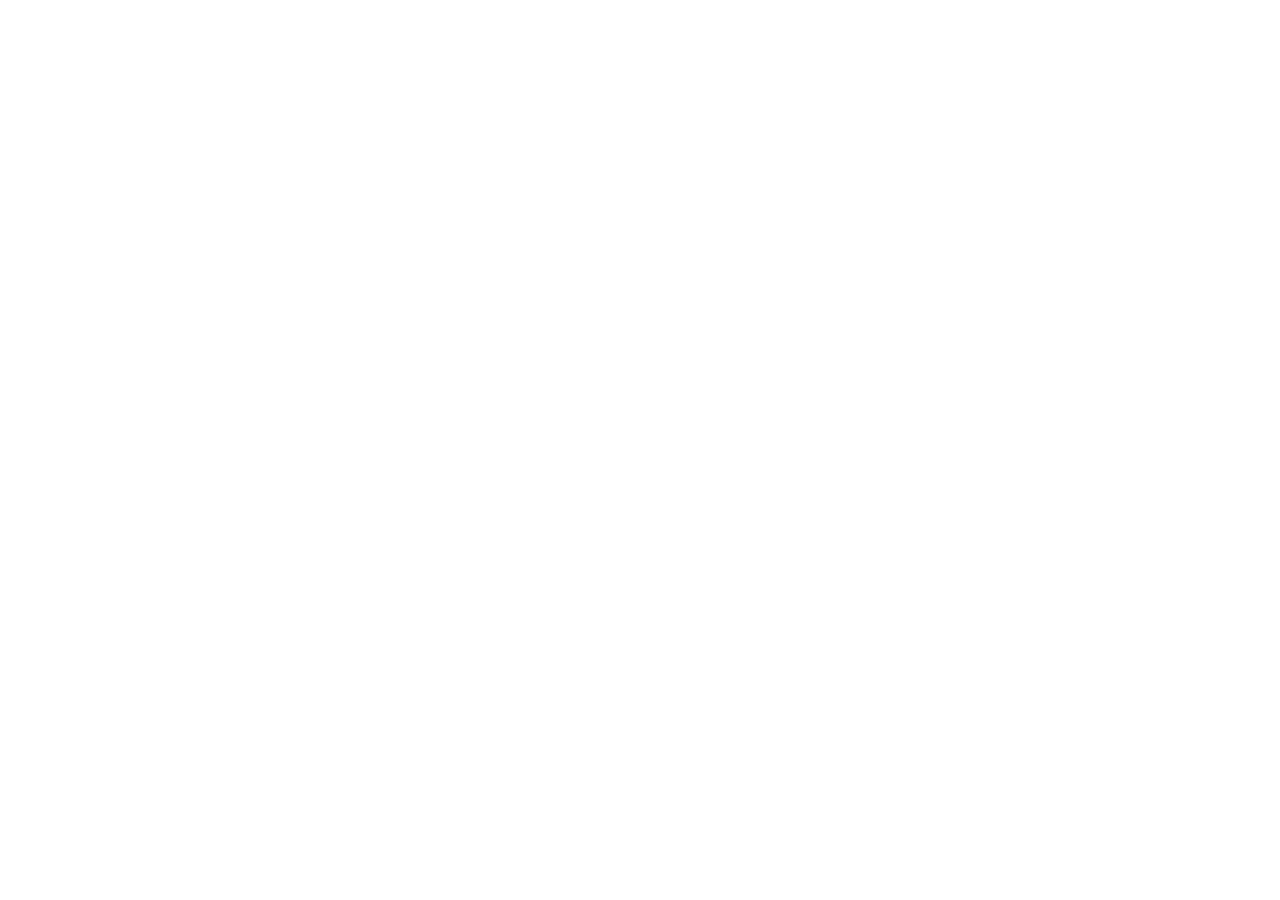
==== commit 3a0ddb71: "added redirection" ====
--- a/index.html
+++ b/index.html
@@ -3,6 +3,7 @@
   <head>
     <meta charset="UTF-8">
     <meta name="viewport" content="width=device-width, initial-scale=1.0">
+    <meta http-equiv="refresh" content="0; url=https://petlife.neocities.org/start_page" />
     <title>✨petlife✨</title>
     <link href="style.css" rel="stylesheet" type="text/css" media="all">
 
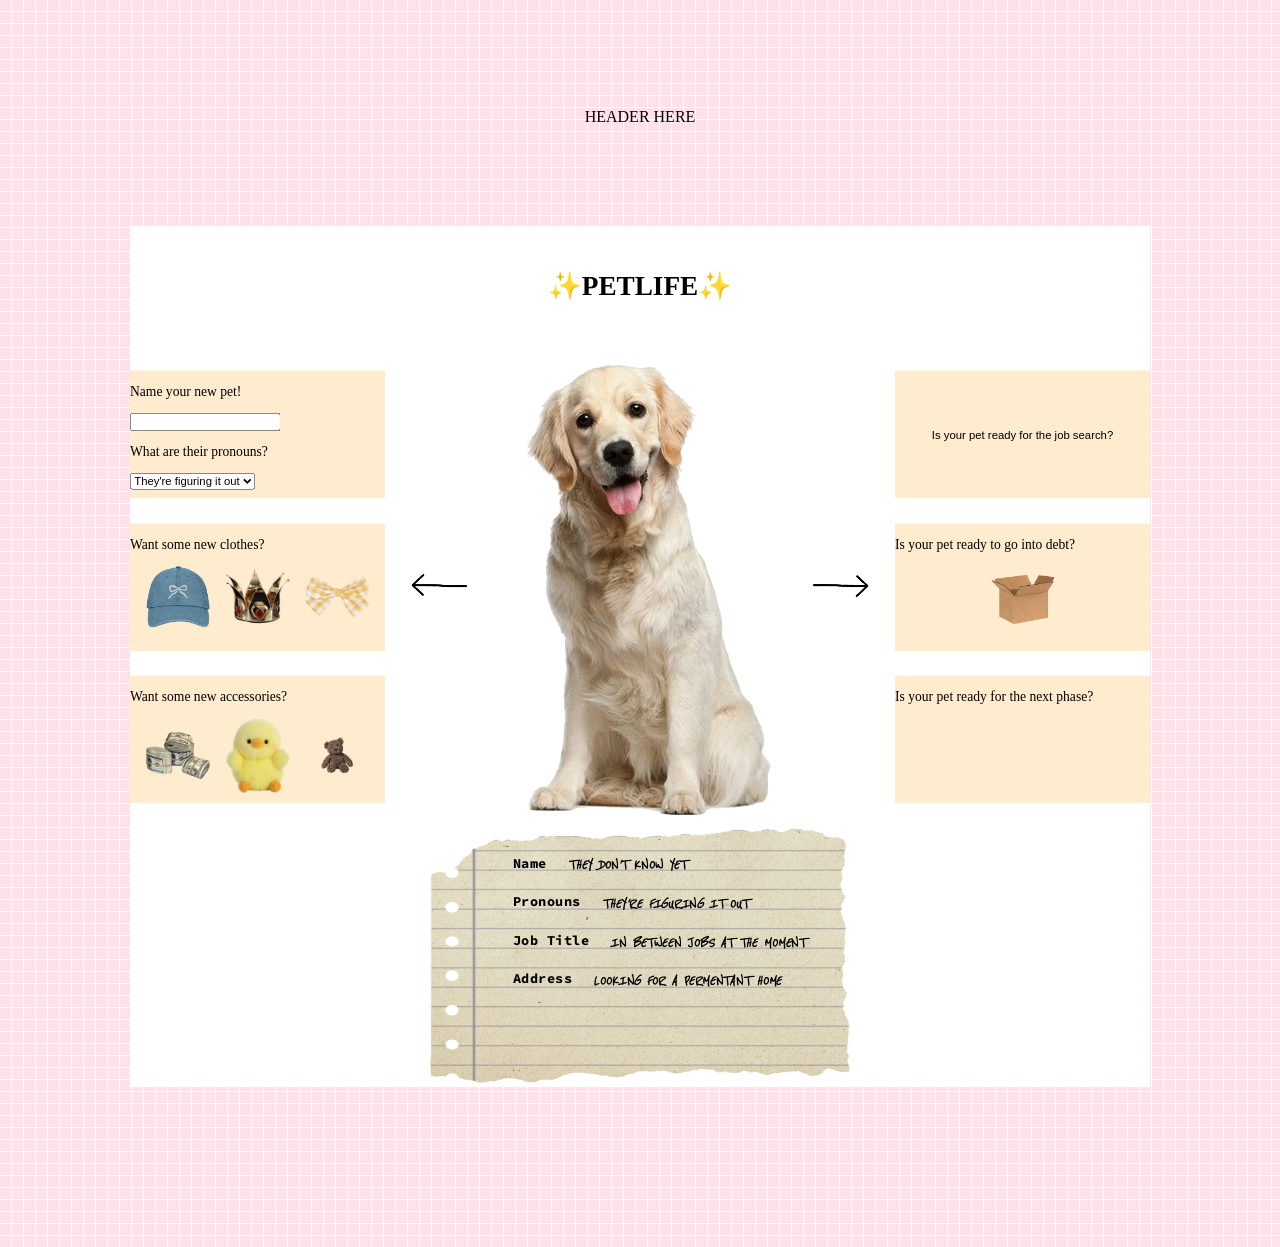
==== commit ef2c7a5e: "removed redirect" ====
--- a/index.html
+++ b/index.html
@@ -3,7 +3,6 @@
   <head>
     <meta charset="UTF-8">
     <meta name="viewport" content="width=device-width, initial-scale=1.0">
-    <meta http-equiv="refresh" content="0; url=https://petlife.neocities.org/start_page" />
     <title>✨petlife✨</title>
     <link href="style.css" rel="stylesheet" type="text/css" media="all">
 
